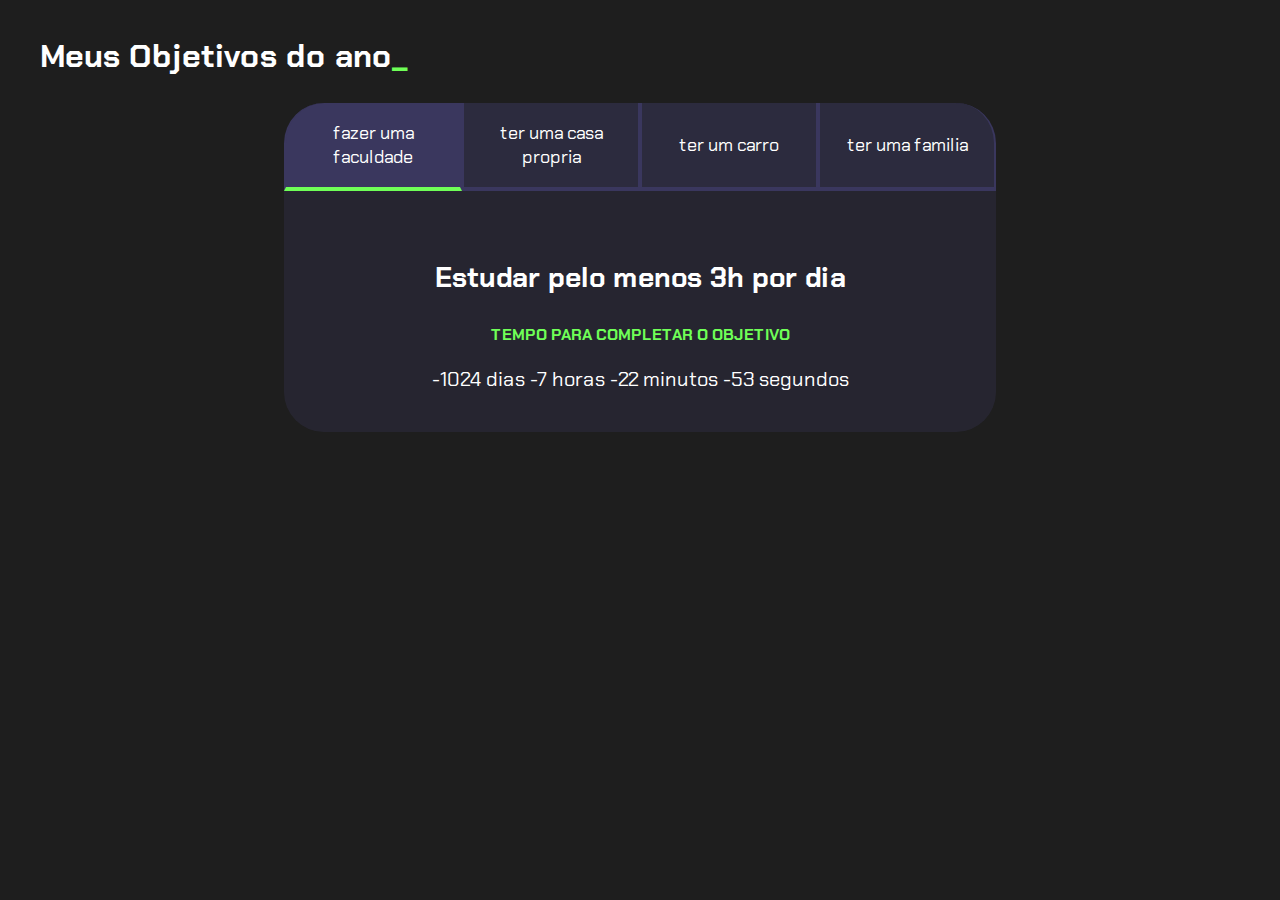
==== index.html @ b4824af7 "Add files via upload" ====
<!DOCTYPE html>
<html lang="pt-br">
<head>
    <meta charset="UTF-8">
    <meta name="viewport" content="width=device-width, initial-scale=1.0">
    <title>Meus objetivos do ano</title>
    <link rel="stylesheet" href="style.css">
</head>
<body>
    <section class="conteudo-principal">
        <h2 class="titulo-principal">Meus Objetivos do ano<span>_</span></h2>
        <div class="conteudo">
        <div class="botoes">
            <button class="botao ativo">fazer uma faculdade</button>
            <button class="botao">ter uma casa propria</button>
            <button class="botao">ter um carro</button>
            <button class="botao">ter uma familia</button>
        </div>
        <div class="abas-textos">
            <div class="aba-conteudo ativo">
                <h3 class="aba-conteudo-titulo-principal">Estudar pelo menos 3h por dia</h3>
                <h4 class="aba-conteudo-titulo-secundario">Tempo para completar o objetivo</h4>
                <div class="contador"></div>
            </div>
            <div class="aba-conteudo">
                <h3 class="aba-conteudo-titulo-principal">trabalhar para conseguir comprar a casa</h3>
                <h4 class="aba-conteudo-titulo-secundario">Tempo para completar o objetivo</h4>
                <div class="contador"></div>
            </div>
            <div class="aba-conteudo">
                <h3 class="aba-conteudo-titulo-principal">conseguir o dinheiro para comprar o carro</h3>
                <h4 class="aba-conteudo-titulo-secundario">Tempo para completar o objetivo</h4>
                <div class="contador"></div>
            </div>
            <div class="aba-conteudo">
                <h3 class="aba-conteudo-titulo-principal">quando casar e ter filhos</h3>
                <h4 class="aba-conteudo-titulo-secundario">Tempo para completar o objetivo</h4>
                <div class="contador"></div>
            </div>
        </div>
    </div>
    </section>
    <script src="main.js"></script>
</body>
</html>
---- style.css ----
@import url('https://fonts.googleapis.com/css2?family=Chakra+Petch:wght@400;700&display=swap');

:root {
    --cor-de-fundo: #1E1E1E;
    --verde: #6FFF57;
    --branco: #FFFFFF;
    --botao-ativo: #3A375E;
    --botao-inativo: rgba(58, 55, 94, 0.5);
    --texto-fundo: rgba(58, 55, 94, 0.3);
}

body {
    background-color: var(--cor-de-fundo);
    color: var(--branco);
    font-family: 'Chakra Petch', sans-serif;
}


.conteudo-principal {
    display: flex;
    flex-direction: column;
    justify-content: center;
    align-items: center;
    max-width: 1200px;
    width: 100%;
    margin: 0 auto;
}

.titulo-principal {
    text-align: left;
    width: 100%;
    font-size: 32px;
}

.titulo-principal span {
    color: var(--verde);
}


.botao {
    font-family: 'Chakra Petch', sans-serif;
    background-color: var(--botao-inativo);
    color: var(--branco);
    display: flex;
    justify-content: center;
    padding: 1em;
    font-size: 18px;
    align-items: center;
    width: 100%;
    border-bottom: 4px solid var(--botao-ativo);
    border-left: 2px solid var(--botao-ativo);
    border-right: 2px solid var(--botao-ativo);
    border-top: none;
}

.botao:first-child {
    border-radius: 40px 40px 0 0;
}

.botoes {
    display: block;
}

.botao.ativo{
    background-color: var(--botao-ativo);
    border-bottom: 4px solid var(--verde);
}

.abas-textos{
    background-color: var(--texto-fundo);
    padding: 40px;
    border-radius: 0 0 40px 40px;
}
.aba-conteudo.ativo{
    display:block;
}

.aba-conteudo{
    display: none;
}

.aba-conteudo-titulo-principal{
    font-size: 28px;
    text-align: center;
}
.aba-conteudo-titulo-secundario{
    text-align: center;
    color: var(--verde);
    text-transform: uppercase;
}
.contador{
    font-size: 20px;
    text-align: center;
}

@media screen and (min-width: 768px) {
    .botoes {
        display: flex;
    }

    .botao:first-child {
        border-radius: 40px 0 0 0;
    }

    .botao:last-child {
        border-radius: 0 40px 0 0;
    }
}
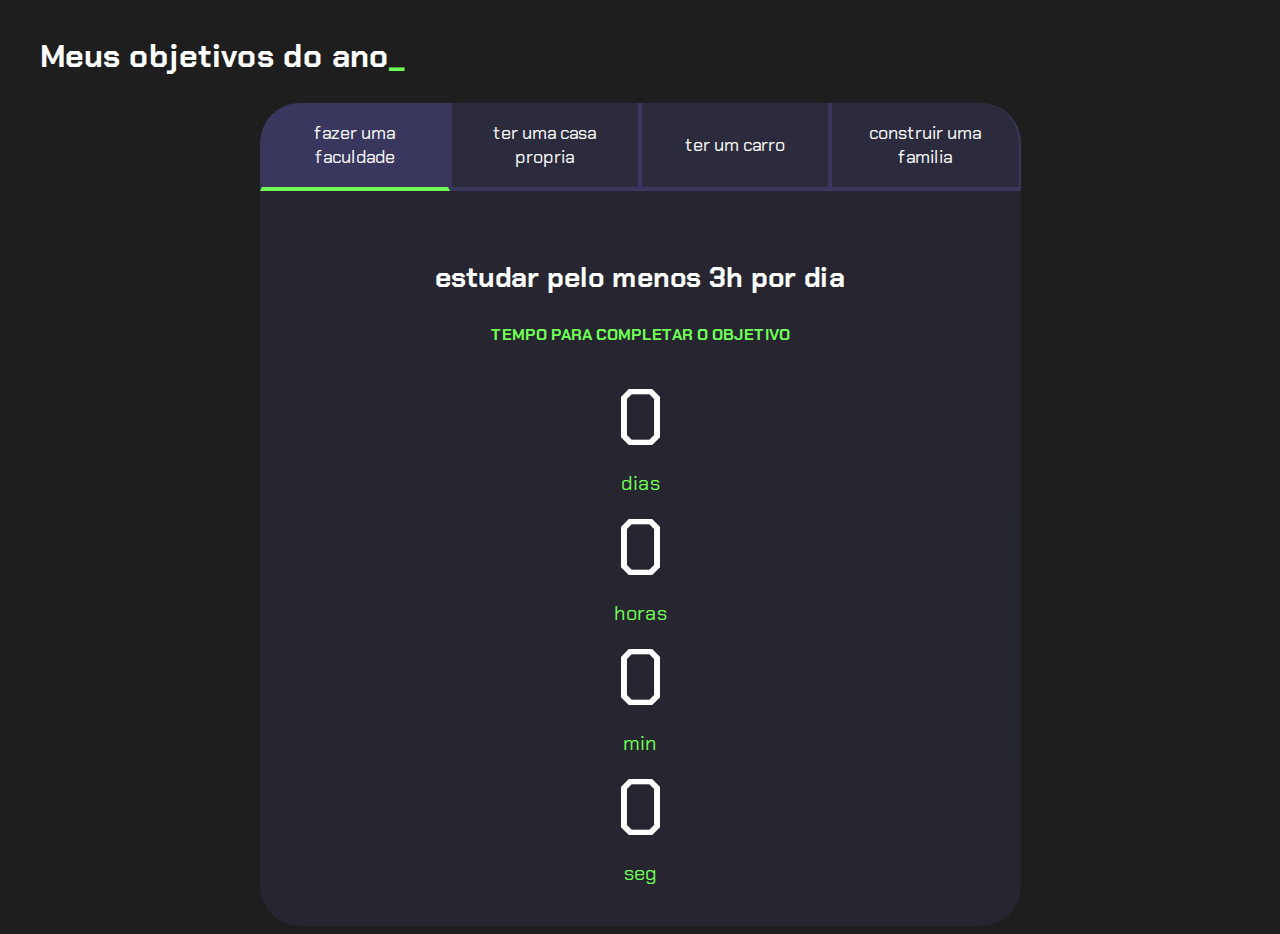
==== commit f0c71a02: "cj" ====
--- a/index.html
+++ b/index.html
@@ -1,45 +1,116 @@
 <!DOCTYPE html>
 <html lang="pt-br">
+
 <head>
     <meta charset="UTF-8">
     <meta name="viewport" content="width=device-width, initial-scale=1.0">
     <title>Meus objetivos do ano</title>
     <link rel="stylesheet" href="style.css">
 </head>
+
 <body>
     <section class="conteudo-principal">
-        <h2 class="titulo-principal">Meus Objetivos do ano<span>_</span></h2>
+        <h2 class="titulo-principal">Meus objetivos do ano<span>_</span></h2>
         <div class="conteudo">
-        <div class="botoes">
-            <button class="botao ativo">fazer uma faculdade</button>
-            <button class="botao">ter uma casa propria</button>
-            <button class="botao">ter um carro</button>
-            <button class="botao">ter uma familia</button>
-        </div>
-        <div class="abas-textos">
-            <div class="aba-conteudo ativo">
-                <h3 class="aba-conteudo-titulo-principal">Estudar pelo menos 3h por dia</h3>
-                <h4 class="aba-conteudo-titulo-secundario">Tempo para completar o objetivo</h4>
-                <div class="contador"></div>
+            <div class="botoes">
+                <button class="botao ativo">fazer uma faculdade</button>
+                <button class="botao">ter uma casa propria</button>
+                <button class="botao">ter um carro</button>
+                <button class="botao">construir uma familia</button>
             </div>
-            <div class="aba-conteudo">
-                <h3 class="aba-conteudo-titulo-principal">trabalhar para conseguir comprar a casa</h3>
-                <h4 class="aba-conteudo-titulo-secundario">Tempo para completar o objetivo</h4>
-                <div class="contador"></div>
-            </div>
-            <div class="aba-conteudo">
-                <h3 class="aba-conteudo-titulo-principal">conseguir o dinheiro para comprar o carro</h3>
-                <h4 class="aba-conteudo-titulo-secundario">Tempo para completar o objetivo</h4>
-                <div class="contador"></div>
-            </div>
-            <div class="aba-conteudo">
-                <h3 class="aba-conteudo-titulo-principal">quando casar e ter filhos</h3>
-                <h4 class="aba-conteudo-titulo-secundario">Tempo para completar o objetivo</h4>
-                <div class="contador"></div>
+            <div class="abas-textos">
+                <div class="aba-conteudo ativo">
+                    <h3 class="aba-conteudo-titulo-principal">estudar pelo menos 3h por dia</h3>
+                    <h4 class="aba-conteudo-titulo-secundario">Tempo para completar o objetivo</h4>
+                    <div class="contador">
+                        <div class="contador-digito">
+                            <p class="contador-digito-numero" id="dias0"></p>
+                            <p class="contador-digito-texto">dias</p>
+                        </div>
+                        <div class="contador-digito">
+                            <p class="contador-digito-numero" id="horas0"></p>
+                            <p class="contador-digito-texto">horas</p>
+                        </div>
+                        <div class="contador-digito">
+                            <p class="contador-digito-numero" id="min0"></p>
+                            <p class="contador-digito-texto">min</p>
+                        </div>
+                        <div class="contador-digito">
+                            <p class="contador-digito-numero" id="seg0"></p>
+                            <p class="contador-digito-texto">seg</p>
+                        </div>
+                    </div>
+                </div>
+                <div class="aba-conteudo">
+                    <h3 class="aba-conteudo-titulo-principal">conseguir dinheiro para compra-lá</h3>
+                    <h4 class="aba-conteudo-titulo-secundario">Tempo para completar o objetivo</h4>
+                    <div class="contador">
+                        <div class="contador-digito">
+                            <p class="contador-digito-numero" id="dias1"></p>
+                            <p class="contador-digito-texto">dias</p>
+                        </div>
+                        <div class="contador-digito">
+                            <p class="contador-digito-numero" id="horas1"></p>
+                            <p class="contador-digito-texto">horas</p>
+                        </div>
+                        <div class="contador-digito">
+                            <p class="contador-digito-numero" id="min1"></p>
+                            <p class="contador-digito-texto">min</p>
+                        </div>
+                        <div class="contador-digito">
+                            <p class="contador-digito-numero" id="seg1"></p>
+                            <p class="contador-digito-texto">seg</p>
+                        </div>
+                    </div>
+                </div>
+                <div class="aba-conteudo">
+                    <h3 class="aba-conteudo-titulo-principal">conseguir dinheiro para conseguir comprar o carro que desejo</h3>
+                    <h4 class="aba-conteudo-titulo-secundario">Tempo para completar o objetivo</h4>
+                    <div class="contador">
+                        <div class="contador-digito">
+                            <p class="contador-digito-numero" id="dias2"></p>
+                            <p class="contador-digito-texto">dias</p>
+                        </div>
+                        <div class="contador-digito">
+                            <p class="contador-digito-numero" id="horas2"></p>
+                            <p class="contador-digito-texto">horas</p>
+                        </div>
+                        <div class="contador-digito">
+                            <p class="contador-digito-numero" id="min2"></p>
+                            <p class="contador-digito-texto">min</p>
+                        </div>
+                        <div class="contador-digito">
+                            <p class="contador-digito-numero" id="seg2"></p>
+                            <p class="contador-digito-texto">seg</p>
+                        </div>
+                    </div>
+                </div>
+                <div class="aba-conteudo">
+                    <h3 class="aba-conteudo-titulo-principal">quando casar e ter filhos</h3>
+                    <h4 class="aba-conteudo-titulo-secundario">Tempo para completar o objetivo</h4>
+                    <div class="contador">
+                        <div class="contador-digito">
+                            <p class="contador-digito-numero" id="dias3"></p>
+                            <p class="contador-digito-texto">dias</p>
+                        </div>
+                        <div class="contador-digito">
+                            <p class="contador-digito-numero" id="horas3"></p>
+                            <p class="contador-digito-texto">horas</p>
+                        </div>
+                        <div class="contador-digito">
+                            <p class="contador-digito-numero" id="min3"></p>
+                            <p class="contador-digito-texto">min</p>
+                        </div>
+                        <div class="contador-digito">
+                            <p class="contador-digito-numero" id="seg3"></p>
+                            <p class="contador-digito-texto">seg</p>
+                        </div>
+                    </div>
+                </div>
             </div>
         </div>
-    </div>
     </section>
     <script src="main.js"></script>
 </body>
-</html>
+
+</html>--- a/style.css
+++ b/style.css
@@ -88,9 +88,29 @@
     color: var(--verde);
     text-transform: uppercase;
 }
+
 .contador{
     font-size: 20px;
     text-align: center;
+}
+
+.contador-digito{
+    padding: 0 16px;
+    text-align: center;
+    min-width: 100px;
+}
+
+.contador-digito-numero{
+    font-size: 80px;
+    margin: 0;
+
+}
+
+.contador-digito-texto{
+    color: var(--verde);
+    font-size: 20px;
+    margin: 0;
+
 }
 
 @media screen and (min-width: 768px) {
